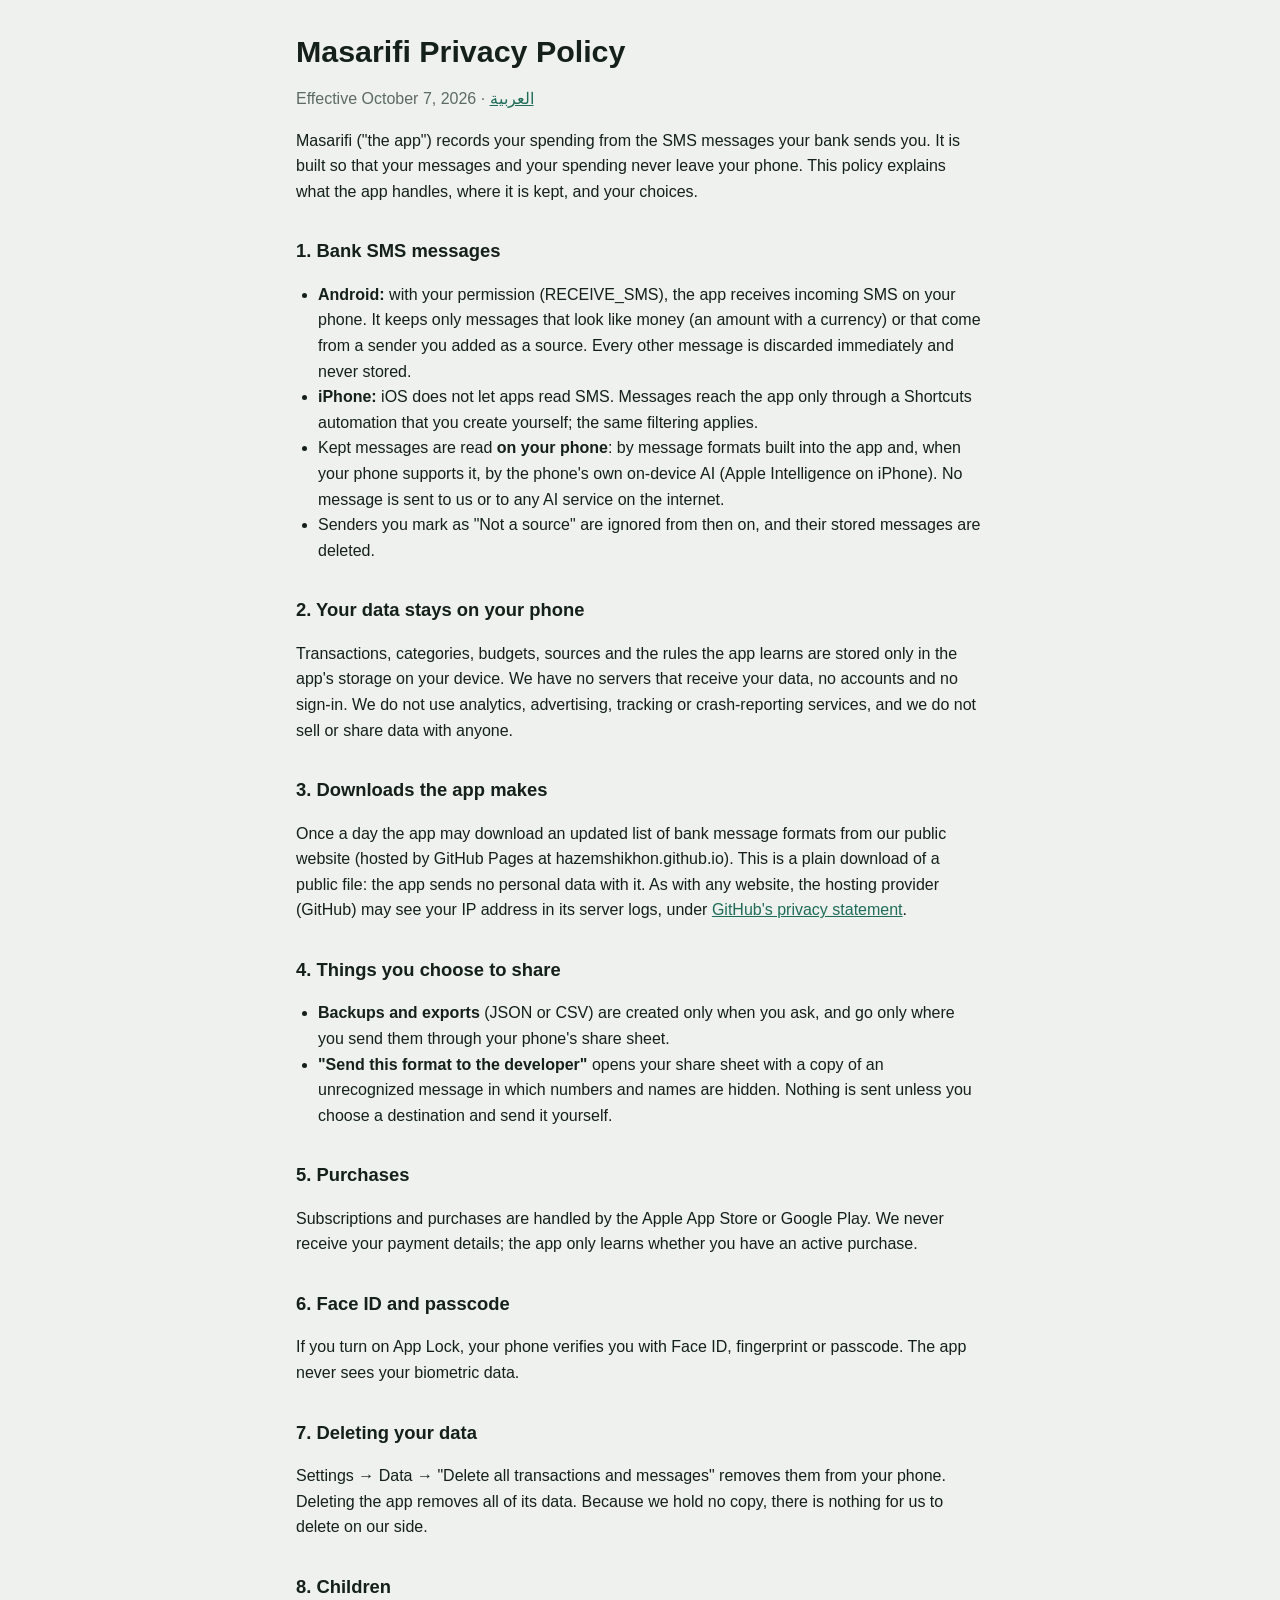
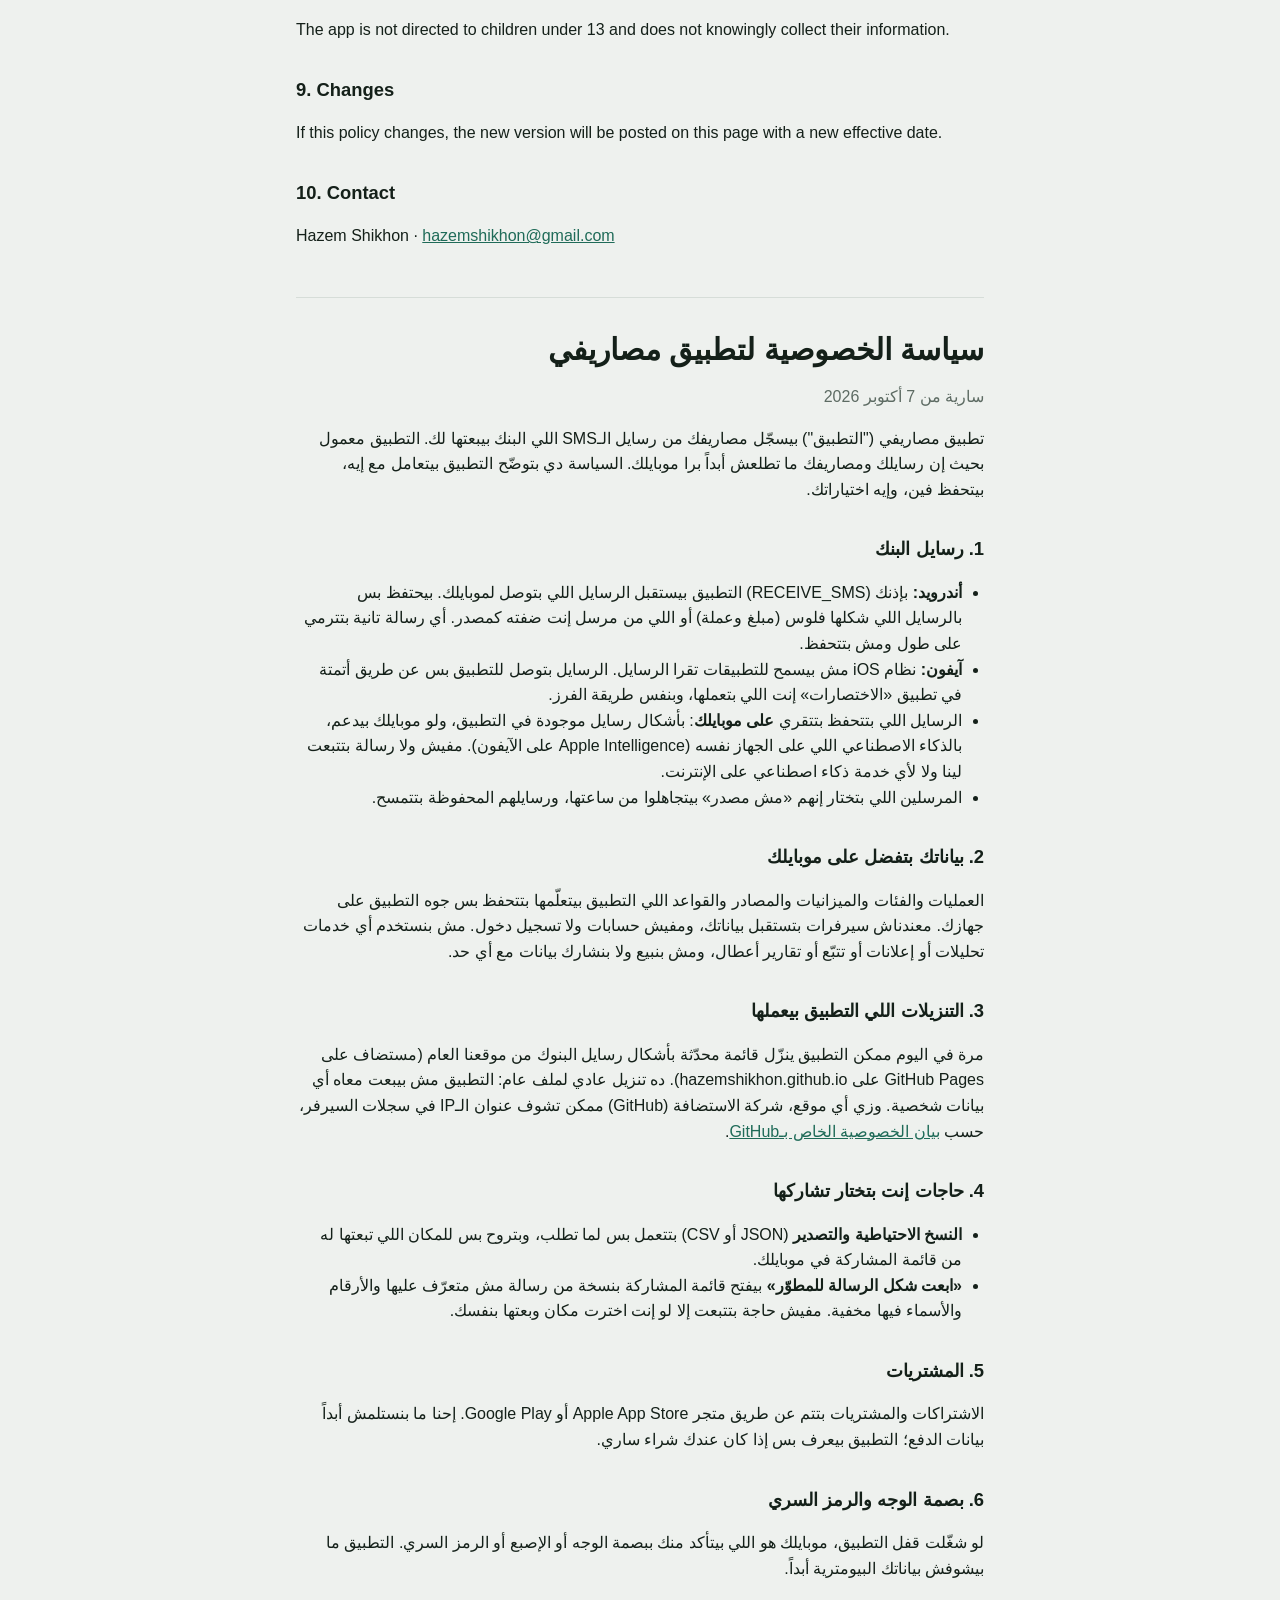
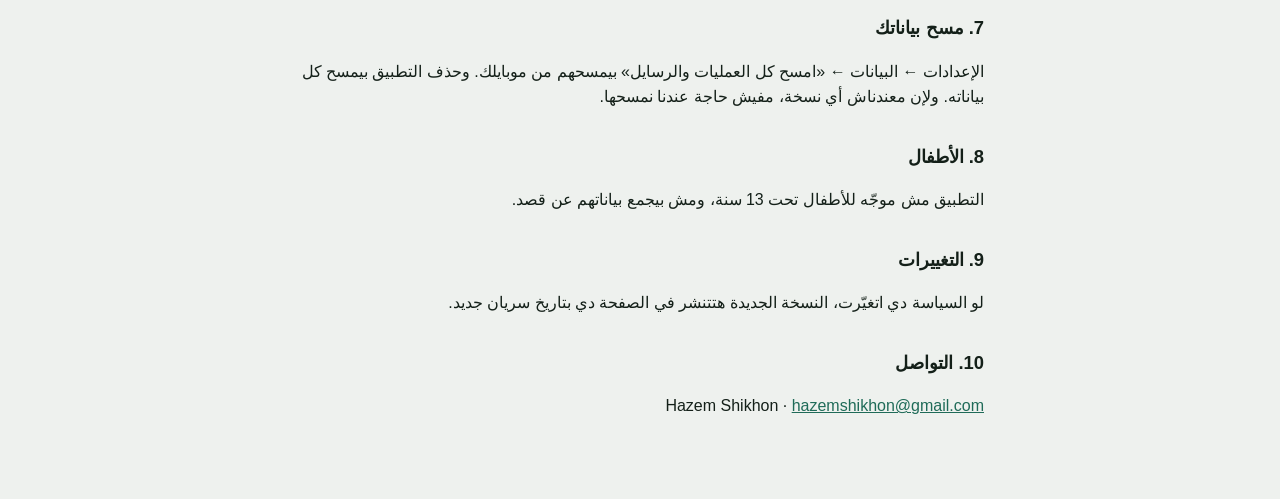
==== privacy/index.html @ d0c9b4f4 "Add privacy/index.html" ====
<!doctype html>
<html lang="en">
<head>
<meta charset="utf-8">
<meta name="viewport" content="width=device-width, initial-scale=1">
<title>Masarifi Privacy Policy</title>
<link rel="stylesheet" href="../style.css">
</head>
<body>
<main>
<section lang="en">
  <h1>Masarifi Privacy Policy</h1>
  <p class="muted">Effective October 7, 2026 · <a href="#ar">العربية</a></p>

  <p>Masarifi ("the app") records your spending from the SMS messages your bank sends you. It is built so that your messages and your spending never leave your phone. This policy explains what the app handles, where it is kept, and your choices.</p>

  <h2>1. Bank SMS messages</h2>
  <ul>
    <li><strong>Android:</strong> with your permission (RECEIVE_SMS), the app receives incoming SMS on your phone. It keeps only messages that look like money (an amount with a currency) or that come from a sender you added as a source. Every other message is discarded immediately and never stored.</li>
    <li><strong>iPhone:</strong> iOS does not let apps read SMS. Messages reach the app only through a Shortcuts automation that you create yourself; the same filtering applies.</li>
    <li>Kept messages are read <strong>on your phone</strong>: by message formats built into the app and, when your phone supports it, by the phone's own on-device AI (Apple Intelligence on iPhone). No message is sent to us or to any AI service on the internet.</li>
    <li>Senders you mark as "Not a source" are ignored from then on, and their stored messages are deleted.</li>
  </ul>

  <h2>2. Your data stays on your phone</h2>
  <p>Transactions, categories, budgets, sources and the rules the app learns are stored only in the app's storage on your device. We have no servers that receive your data, no accounts and no sign-in. We do not use analytics, advertising, tracking or crash-reporting services, and we do not sell or share data with anyone.</p>

  <h2>3. Downloads the app makes</h2>
  <p>Once a day the app may download an updated list of bank message formats from our public website (hosted by GitHub Pages at hazemshikhon.github.io). This is a plain download of a public file: the app sends no personal data with it. As with any website, the hosting provider (GitHub) may see your IP address in its server logs, under <a href="https://docs.github.com/site-policy/privacy-policies/github-general-privacy-statement">GitHub's privacy statement</a>.</p>

  <h2>4. Things you choose to share</h2>
  <ul>
    <li><strong>Backups and exports</strong> (JSON or CSV) are created only when you ask, and go only where you send them through your phone's share sheet.</li>
    <li><strong>"Send this format to the developer"</strong> opens your share sheet with a copy of an unrecognized message in which numbers and names are hidden. Nothing is sent unless you choose a destination and send it yourself.</li>
  </ul>

  <h2>5. Purchases</h2>
  <p>Subscriptions and purchases are handled by the Apple App Store or Google Play. We never receive your payment details; the app only learns whether you have an active purchase.</p>

  <h2>6. Face ID and passcode</h2>
  <p>If you turn on App Lock, your phone verifies you with Face ID, fingerprint or passcode. The app never sees your biometric data.</p>

  <h2>7. Deleting your data</h2>
  <p>Settings → Data → "Delete all transactions and messages" removes them from your phone. Deleting the app removes all of its data. Because we hold no copy, there is nothing for us to delete on our side.</p>

  <h2>8. Children</h2>
  <p>The app is not directed to children under 13 and does not knowingly collect their information.</p>

  <h2>9. Changes</h2>
  <p>If this policy changes, the new version will be posted on this page with a new effective date.</p>

  <h2>10. Contact</h2>
  <p>Hazem Shikhon · <a href="mailto:hazemshikhon@gmail.com">hazemshikhon@gmail.com</a></p>
</section>

<section id="ar" lang="ar" dir="rtl">
  <h1>سياسة الخصوصية لتطبيق مصاريفي</h1>
  <p class="muted">سارية من 7 أكتوبر 2026</p>

  <p>تطبيق مصاريفي ("التطبيق") بيسجّل مصاريفك من رسايل الـSMS اللي البنك بيبعتها لك. التطبيق معمول بحيث إن رسايلك ومصاريفك ما تطلعش أبداً برا موبايلك. السياسة دي بتوضّح التطبيق بيتعامل مع إيه، بيتحفظ فين، وإيه اختياراتك.</p>

  <h2>1. رسايل البنك</h2>
  <ul>
    <li><strong>أندرويد:</strong> بإذنك (RECEIVE_SMS) التطبيق بيستقبل الرسايل اللي بتوصل لموبايلك. بيحتفظ بس بالرسايل اللي شكلها فلوس (مبلغ وعملة) أو اللي من مرسل إنت ضفته كمصدر. أي رسالة تانية بتترمي على طول ومش بتتحفظ.</li>
    <li><strong>آيفون:</strong> نظام iOS مش بيسمح للتطبيقات تقرا الرسايل. الرسايل بتوصل للتطبيق بس عن طريق أتمتة في تطبيق «الاختصارات» إنت اللي بتعملها، وبنفس طريقة الفرز.</li>
    <li>الرسايل اللي بتتحفظ بتتقري <strong>على موبايلك</strong>: بأشكال رسايل موجودة في التطبيق، ولو موبايلك بيدعم، بالذكاء الاصطناعي اللي على الجهاز نفسه (Apple Intelligence على الآيفون). مفيش ولا رسالة بتتبعت لينا ولا لأي خدمة ذكاء اصطناعي على الإنترنت.</li>
    <li>المرسلين اللي بتختار إنهم «مش مصدر» بيتجاهلوا من ساعتها، ورسايلهم المحفوظة بتتمسح.</li>
  </ul>

  <h2>2. بياناتك بتفضل على موبايلك</h2>
  <p>العمليات والفئات والميزانيات والمصادر والقواعد اللي التطبيق بيتعلّمها بتتحفظ بس جوه التطبيق على جهازك. معندناش سيرفرات بتستقبل بياناتك، ومفيش حسابات ولا تسجيل دخول. مش بنستخدم أي خدمات تحليلات أو إعلانات أو تتبّع أو تقارير أعطال، ومش بنبيع ولا بنشارك بيانات مع أي حد.</p>

  <h2>3. التنزيلات اللي التطبيق بيعملها</h2>
  <p>مرة في اليوم ممكن التطبيق ينزّل قائمة محدّثة بأشكال رسايل البنوك من موقعنا العام (مستضاف على GitHub Pages على hazemshikhon.github.io). ده تنزيل عادي لملف عام: التطبيق مش بيبعت معاه أي بيانات شخصية. وزي أي موقع، شركة الاستضافة (GitHub) ممكن تشوف عنوان الـIP في سجلات السيرفر، حسب <a href="https://docs.github.com/site-policy/privacy-policies/github-general-privacy-statement">بيان الخصوصية الخاص بـGitHub</a>.</p>

  <h2>4. حاجات إنت بتختار تشاركها</h2>
  <ul>
    <li><strong>النسخ الاحتياطية والتصدير</strong> (JSON أو CSV) بتتعمل بس لما تطلب، وبتروح بس للمكان اللي تبعتها له من قائمة المشاركة في موبايلك.</li>
    <li><strong>«ابعت شكل الرسالة للمطوّر»</strong> بيفتح قائمة المشاركة بنسخة من رسالة مش متعرّف عليها والأرقام والأسماء فيها مخفية. مفيش حاجة بتتبعت إلا لو إنت اخترت مكان وبعتها بنفسك.</li>
  </ul>

  <h2>5. المشتريات</h2>
  <p>الاشتراكات والمشتريات بتتم عن طريق متجر Apple App Store أو Google Play. إحنا ما بنستلمش أبداً بيانات الدفع؛ التطبيق بيعرف بس إذا كان عندك شراء ساري.</p>

  <h2>6. بصمة الوجه والرمز السري</h2>
  <p>لو شغّلت قفل التطبيق، موبايلك هو اللي بيتأكد منك ببصمة الوجه أو الإصبع أو الرمز السري. التطبيق ما بيشوفش بياناتك البيومترية أبداً.</p>

  <h2>7. مسح بياناتك</h2>
  <p>الإعدادات ← البيانات ← «امسح كل العمليات والرسايل» بيمسحهم من موبايلك. وحذف التطبيق بيمسح كل بياناته. ولإن معندناش أي نسخة، مفيش حاجة عندنا نمسحها.</p>

  <h2>8. الأطفال</h2>
  <p>التطبيق مش موجّه للأطفال تحت 13 سنة، ومش بيجمع بياناتهم عن قصد.</p>

  <h2>9. التغييرات</h2>
  <p>لو السياسة دي اتغيّرت، النسخة الجديدة هتتنشر في الصفحة دي بتاريخ سريان جديد.</p>

  <h2>10. التواصل</h2>
  <p>Hazem Shikhon · <a href="mailto:hazemshikhon@gmail.com">hazemshikhon@gmail.com</a></p>
</section>
</main>
</body>
</html>
---- style.css ----
:root { --bg: #eef1ee; --ink: #142019; --muted: #5d6b63; --accent: #1f6b58; --line: #d6ddd8; }
@media (prefers-color-scheme: dark) { :root { --bg: #0f1412; --ink: #e8efea; --muted: #9aa8a0; --accent: #5cc5a3; --line: #26302b; } }
* { box-sizing: border-box; }
body { margin: 0; background: var(--bg); color: var(--ink); font: 16px/1.6 -apple-system, BlinkMacSystemFont, "Segoe UI", "IBM Plex Sans Arabic", Tahoma, sans-serif; }
main { max-width: 720px; margin: 0 auto; padding: 32px 16px 64px; }
h1 { font-size: 1.9rem; margin: 0 0 4px; line-height: 1.25; }
h2 { font-size: 1.15rem; margin: 32px 0 6px; }
p, li { color: var(--ink); }
.muted { color: var(--muted); }
a { color: var(--accent); }
nav { display: flex; gap: 16px; margin-bottom: 24px; }
section + section { border-top: 1px solid var(--line); margin-top: 48px; padding-top: 32px; }
ul { padding-inline-start: 22px; }
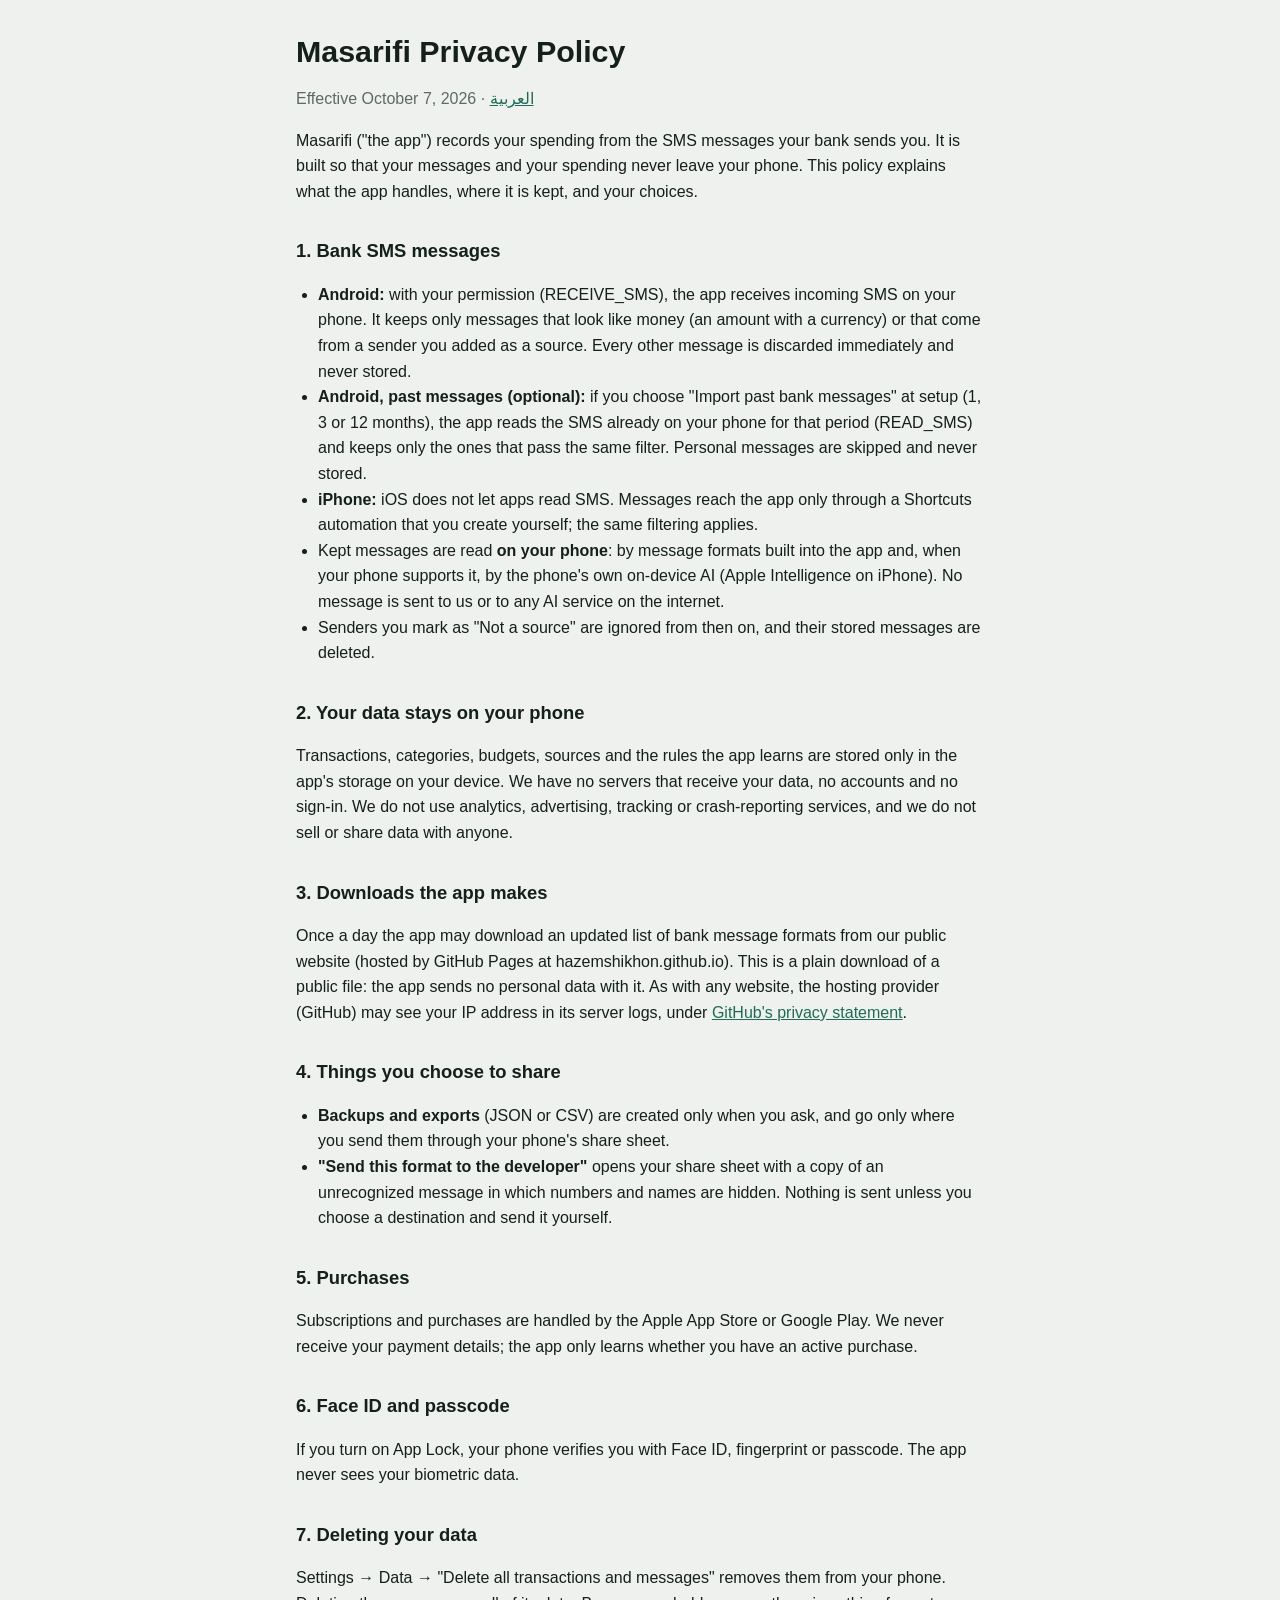
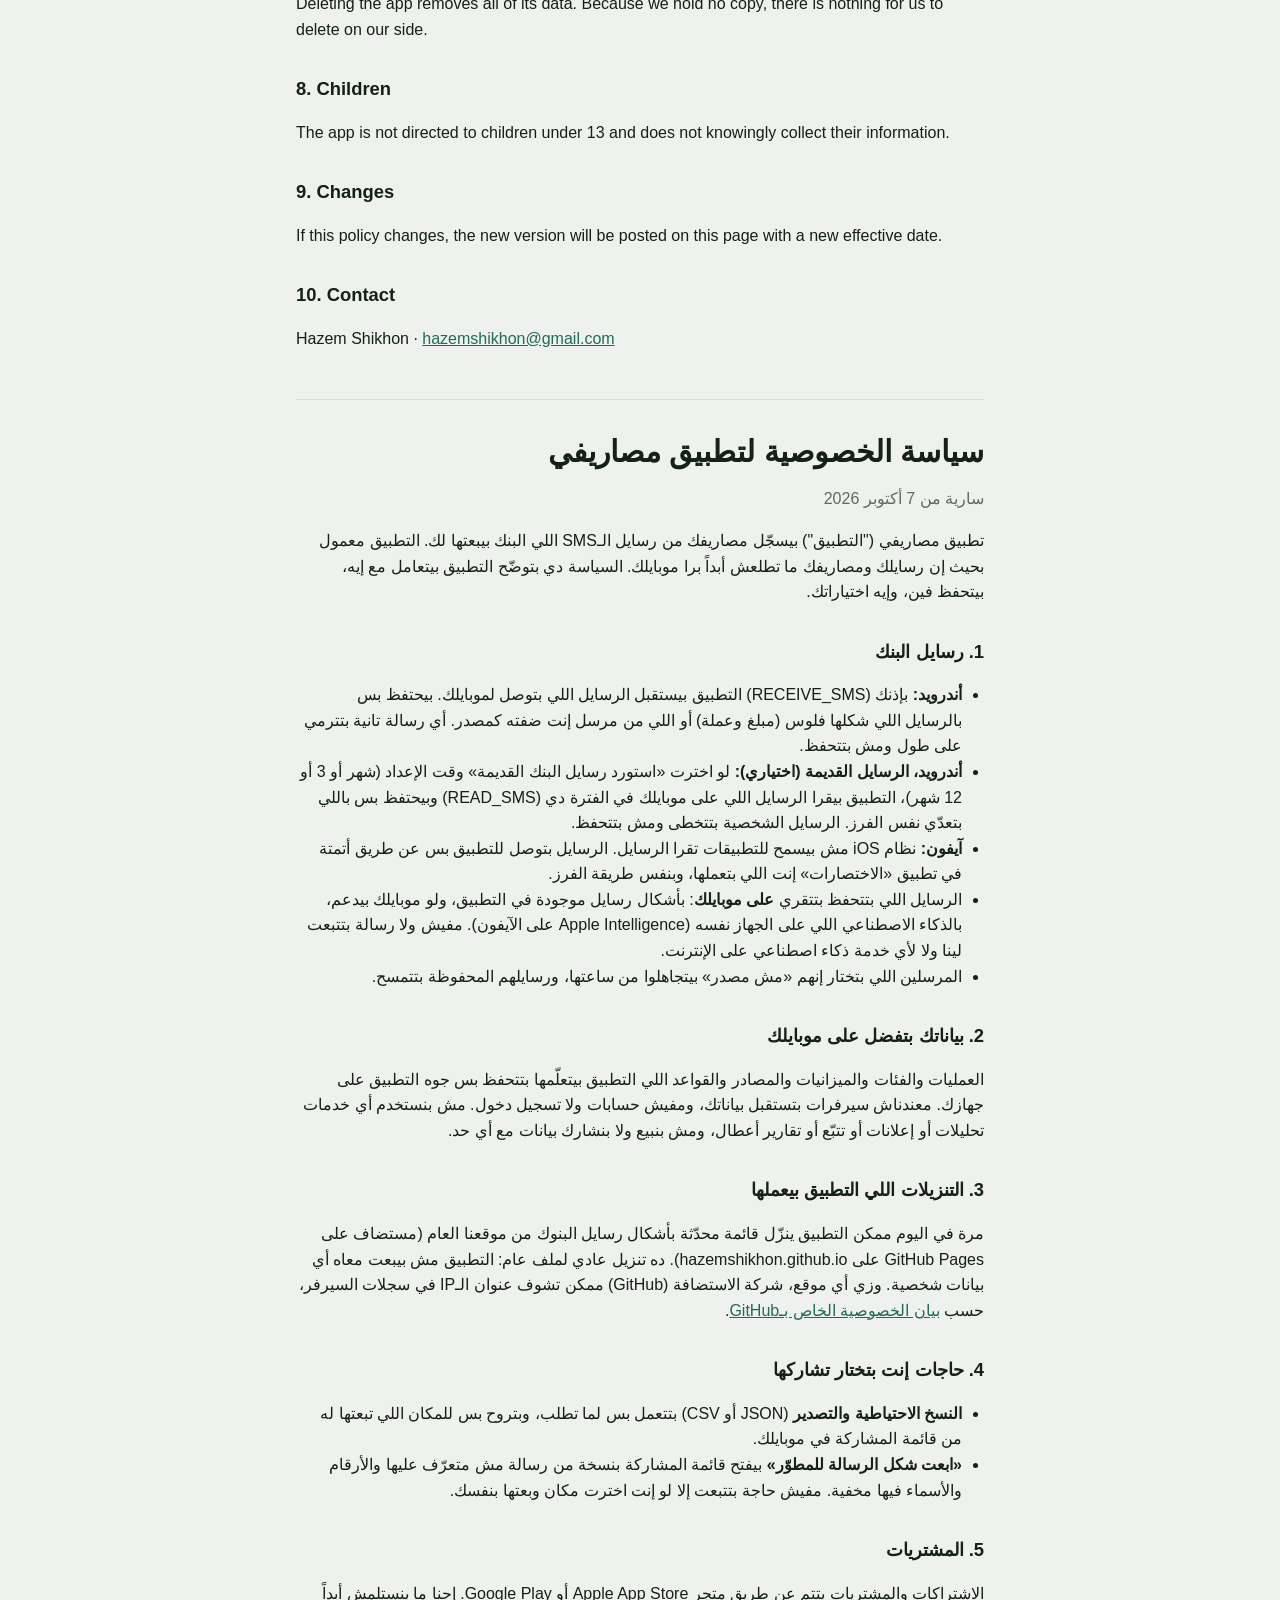
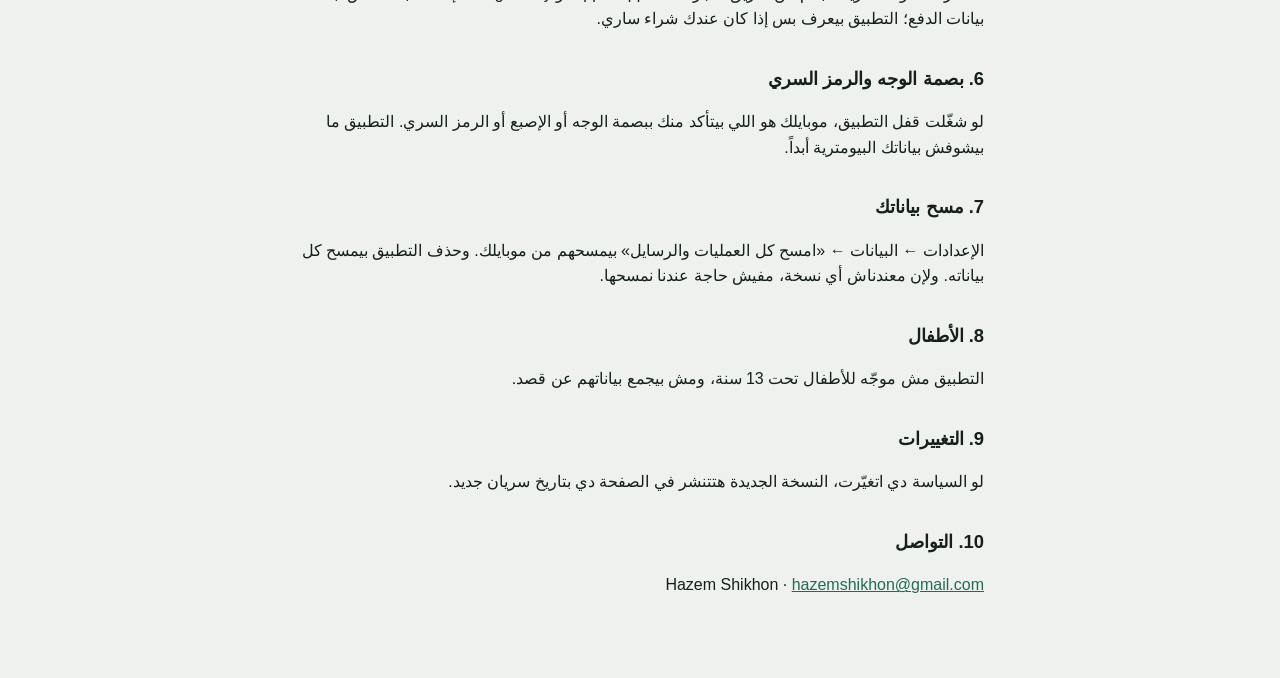
==== commit 42c0e52e: "Privacy: optional import of past bank SMS on Android" ====
--- a/privacy/index.html
+++ b/privacy/index.html
@@ -17,6 +17,7 @@
   <h2>1. Bank SMS messages</h2>
   <ul>
     <li><strong>Android:</strong> with your permission (RECEIVE_SMS), the app receives incoming SMS on your phone. It keeps only messages that look like money (an amount with a currency) or that come from a sender you added as a source. Every other message is discarded immediately and never stored.</li>
+    <li><strong>Android, past messages (optional):</strong> if you choose "Import past bank messages" at setup (1, 3 or 12 months), the app reads the SMS already on your phone for that period (READ_SMS) and keeps only the ones that pass the same filter. Personal messages are skipped and never stored.</li>
     <li><strong>iPhone:</strong> iOS does not let apps read SMS. Messages reach the app only through a Shortcuts automation that you create yourself; the same filtering applies.</li>
     <li>Kept messages are read <strong>on your phone</strong>: by message formats built into the app and, when your phone supports it, by the phone's own on-device AI (Apple Intelligence on iPhone). No message is sent to us or to any AI service on the internet.</li>
     <li>Senders you mark as "Not a source" are ignored from then on, and their stored messages are deleted.</li>
@@ -62,6 +63,7 @@
   <h2>1. رسايل البنك</h2>
   <ul>
     <li><strong>أندرويد:</strong> بإذنك (RECEIVE_SMS) التطبيق بيستقبل الرسايل اللي بتوصل لموبايلك. بيحتفظ بس بالرسايل اللي شكلها فلوس (مبلغ وعملة) أو اللي من مرسل إنت ضفته كمصدر. أي رسالة تانية بتترمي على طول ومش بتتحفظ.</li>
+    <li><strong>أندرويد، الرسايل القديمة (اختياري):</strong> لو اخترت «استورد رسايل البنك القديمة» وقت الإعداد (شهر أو 3 أو 12 شهر)، التطبيق بيقرا الرسايل اللي على موبايلك في الفترة دي (READ_SMS) وبيحتفظ بس باللي بتعدّي نفس الفرز. الرسايل الشخصية بتتخطى ومش بتتحفظ.</li>
     <li><strong>آيفون:</strong> نظام iOS مش بيسمح للتطبيقات تقرا الرسايل. الرسايل بتوصل للتطبيق بس عن طريق أتمتة في تطبيق «الاختصارات» إنت اللي بتعملها، وبنفس طريقة الفرز.</li>
     <li>الرسايل اللي بتتحفظ بتتقري <strong>على موبايلك</strong>: بأشكال رسايل موجودة في التطبيق، ولو موبايلك بيدعم، بالذكاء الاصطناعي اللي على الجهاز نفسه (Apple Intelligence على الآيفون). مفيش ولا رسالة بتتبعت لينا ولا لأي خدمة ذكاء اصطناعي على الإنترنت.</li>
     <li>المرسلين اللي بتختار إنهم «مش مصدر» بيتجاهلوا من ساعتها، ورسايلهم المحفوظة بتتمسح.</li>
